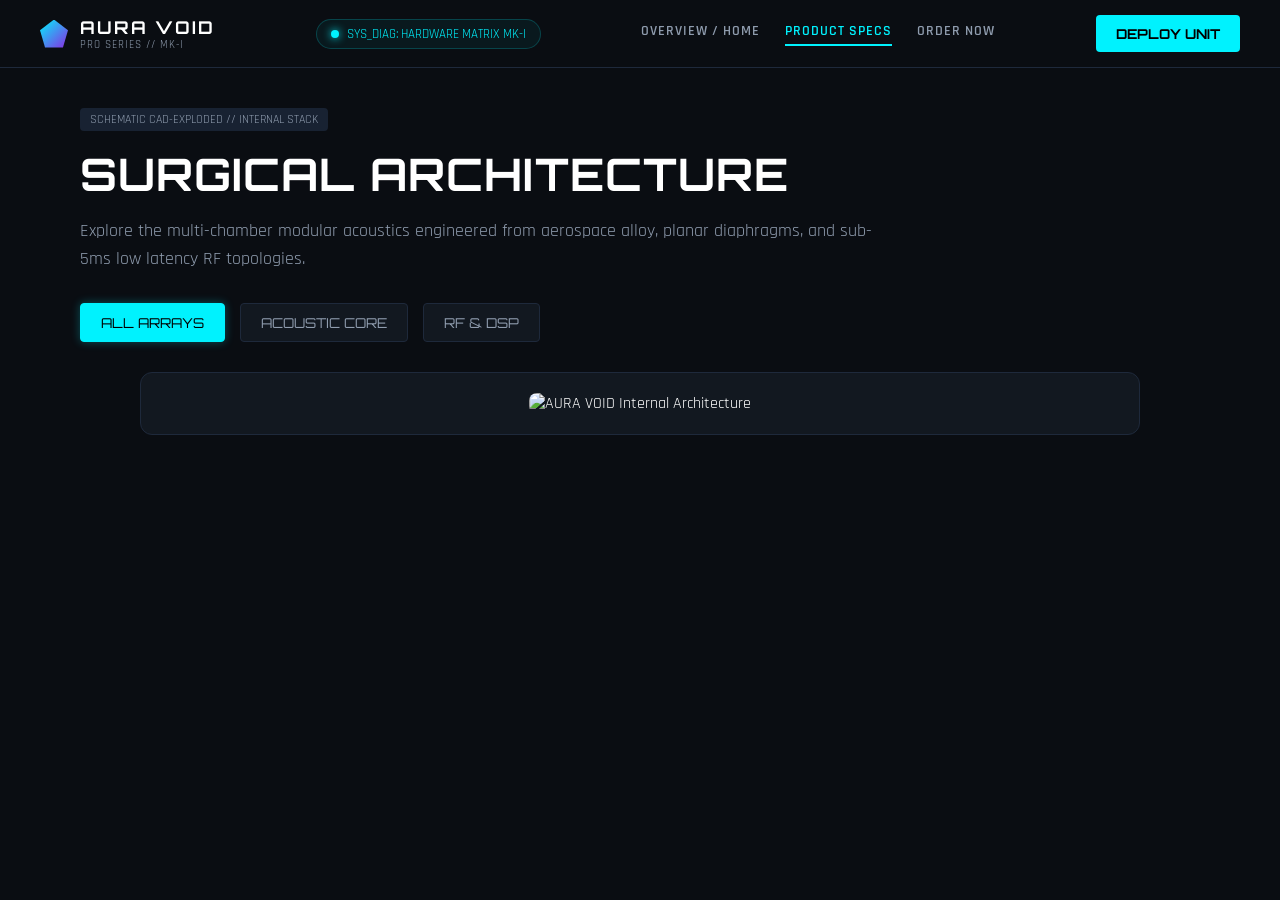
==== product-info.html @ 3cfd5e80 "Add files via upload" ====
<!DOCTYPE html>
<html lang="en">
<head>
    <meta charset="UTF-8">
    <meta name="viewport" content="width=device-width, initial-scale=1.0">
    <title>AURA VOID // Product Specs</title>
    <link rel="stylesheet" href="styles.css">
    <link href="https://fonts.googleapis.com/css2?family=Orbitron:wght@400;600;700;900&family=Rajdhani:wght@400;500;600;700&display=swap" rel="stylesheet">
   
</head>
<body>

    <!-- NAVBAR -->
    <header class="navbar">
        <div class="logo-group">
            <div class="logo-icon"></div>
            <div>
                <h1 class="brand-title">AURA VOID</h1>
                <p class="brand-sub">PRO SERIES // MK-I</p>
            </div>
        </div>

        <div class="nav-status">
            <span class="status-dot"></span> SYS_DIAG: HARDWARE MATRIX MK-I
        </div>

        <nav class="nav-links">
            <a href="index.html">OVERVIEW / HOME</a>
            <a href="product-info.html" class="active">PRODUCT SPECS</a>
            <a href="order.html">ORDER NOW</a>
        </nav>

        <div class="nav-actions">
            <a href="order.html" class="btn btn-cyan-sm">DEPLOY UNIT</a>
        </div>
    </header>

    <!-- SPECS CONTENT -->
    <main class="page-container">
        <div class="specs-header">
            <div class="badge-tag">SCHEMATIC CAD-EXPLODED // INTERNAL STACK</div>
            <h1 class="page-title">SURGICAL ARCHITECTURE</h1>
            <p class="page-desc">Explore the multi-chamber modular acoustics engineered from aerospace alloy, planar diaphragms, and sub-5ms low latency RF topologies.</p>
        </div>

        <div class="filter-tabs">
            <button class="tab-btn active" onclick="switchTab('all')">ALL ARRAYS</button>
            <button class="tab-btn" onclick="switchTab('core')">ACOUSTIC CORE</button>
            <button class="tab-btn" onclick="switchTab('rf')">RF & DSP</button>
        </div>

        <!-- EXPLODED VIEW DIAGRAM -->
        <div class="exploded-view-card">
            <img src="assets/exploded-view.jpg" alt="AURA VOID Internal Architecture" class="exploded-img">
        </div>
    </main>

    <script src="main.js"></script>
</body>
</html>
---- styles.css ----
:root {
    --bg-dark: #0a0d12;
    --card-bg: #121820;
    --cyan-accent: #00f2fe;
    --purple-accent: #8a2be2;
    --text-white: #ffffff;
    --text-gray: #8f9cae;
    --border-color: #1e293b;
    --font-heading: 'Orbitron', sans-serif;
    --font-body: 'Rajdhani', sans-serif;
}

* {
    margin: 0;
    padding: 0;
    box-sizing: border-box;
}

body {
    background-color: var(--bg-dark);
    color: var(--text-white);
    font-family: var(--font-body);
    overflow-x: hidden;
}

/* NAVBAR */
.navbar {
    display: flex;
    justify-content: space-between;
    align-items: center;
    padding: 15px 40px;
    background: rgba(10, 13, 18, 0.95);
    border-bottom: 1px solid var(--border-color);
    position: sticky;
    top: 0;
    z-index: 100;
}

.logo-group {
    display: flex;
    align-items: center;
    gap: 12px;
}

.logo-icon {
    width: 28px;
    height: 28px;
    background: linear-gradient(135deg, var(--cyan-accent), var(--purple-accent));
    clip-path: polygon(50% 0%, 100% 38%, 82% 100%, 18% 100%, 0% 38%);
}

.brand-title {
    font-family: var(--font-heading);
    font-size: 1.1rem;
    letter-spacing: 2px;
}

.brand-sub {
    font-size: 0.7rem;
    color: var(--text-gray);
    letter-spacing: 1px;
}

.nav-status {
    font-size: 0.8rem;
    color: var(--cyan-accent);
    display: flex;
    align-items: center;
    gap: 8px;
    background: rgba(0, 242, 254, 0.05);
    padding: 6px 14px;
    border-radius: 20px;
    border: 1px solid rgba(0, 242, 254, 0.2);
}

.status-dot {
    width: 8px;
    height: 8px;
    background-color: var(--cyan-accent);
    border-radius: 50%;
    box-shadow: 0 0 8px var(--cyan-accent);
}

.nav-links {
    display: flex;
    gap: 25px;
}

.nav-links a {
    color: var(--text-gray);
    text-decoration: none;
    font-weight: 600;
    font-size: 0.9rem;
    letter-spacing: 1px;
    transition: 0.3s;
}

.nav-links a:hover, .nav-links a.active {
    color: var(--cyan-accent);
    border-bottom: 2px solid var(--cyan-accent);
    padding-bottom: 4px;
}

.rating {
    color: var(--cyan-accent);
    font-size: 0.85rem;
    font-weight: bold;
}

/* BUTTONS */
.btn {
    display: inline-flex;
    align-items: center;
    gap: 8px;
    padding: 10px 20px;
    font-family: var(--font-heading);
    font-size: 0.85rem;
    font-weight: 700;
    text-decoration: none;
    cursor: pointer;
    border-radius: 4px;
    transition: 0.3s;
}

.btn-cyan-sm {
    background-color: var(--cyan-accent);
    color: #000;
}

.btn-cyan-lg {
    background-color: var(--cyan-accent);
    color: #000;
    padding: 16px 28px;
    font-size: 1rem;
}

.btn-dark-lg {
    background-color: var(--card-bg);
    color: var(--text-white);
    border: 1px solid var(--border-color);
    padding: 16px 28px;
}

.btn:hover {
    transform: translateY(-2px);
    box-shadow: 0 0 15px rgba(0, 242, 254, 0.4);
}

/* HOME HERO LAYOUT */
.hero-container {
    display: grid;
    grid-template-columns: 1fr 1fr;
    padding: 60px 80px;
    gap: 50px;
    align-items: center;
}

.badge-tag {
    display: inline-block;
    font-size: 0.75rem;
    background: #182232;
    color: var(--text-gray);
    padding: 4px 10px;
    border-radius: 4px;
    margin-bottom: 15px;
}

.telemetry-label {
    color: var(--cyan-accent);
    font-size: 0.85rem;
    letter-spacing: 2px;
    margin-bottom: 10px;
}

.hero-title {
    font-family: var(--font-heading);
    font-size: 3.5rem;
    line-height: 1.1;
    margin-bottom: 20px;
}

.highlight-cyan {
    color: var(--cyan-accent);
    text-shadow: 0 0 20px rgba(0, 242, 254, 0.5);
}

.hero-desc {
    color: var(--text-gray);
    font-size: 1.05rem;
    line-height: 1.6;
    margin-bottom: 30px;
}

.hero-buttons {
    display: flex;
    gap: 15px;
    margin-bottom: 40px;
}

.specs-grid {
    display: grid;
    grid-template-columns: repeat(3, 1fr);
    gap: 15px;
}

.spec-card {
    background: var(--card-bg);
    padding: 15px;
    border-radius: 6px;
    border: 1px solid var(--border-color);
}

.spec-label {
    font-size: 0.7rem;
    color: var(--text-gray);
}

.spec-val {
    font-family: var(--font-heading);
    font-size: 1.4rem;
    color: var(--text-white);
    margin: 5px 0;
}

.highlight-purple {
    color: #a855f7;
}

.media-wrapper {
    position: relative;
}

.hero-img {
    width: 100%;
    border-radius: 12px;
    border: 1px solid var(--border-color);
}

.hud-tag {
    position: absolute;
    background: rgba(18, 24, 32, 0.85);
    backdrop-filter: blur(8px);
    border: 1px solid rgba(0, 242, 254, 0.3);
    padding: 10px 15px;
    border-radius: 6px;
    font-size: 0.8rem;
}

.hud-tag.top-left { top: 20px; left: -20px; }
.hud-tag.middle-right { top: 50%; right: -20px; }
.hud-tag.bottom-right { bottom: 20px; right: 20px; }

/* PRODUCT SPECS PAGE */
.page-container {
    padding: 40px 80px;
}

.page-title {
    font-family: var(--font-heading);
    font-size: 2.8rem;
    margin-bottom: 15px;
    letter-spacing: 1px;
}

.page-desc {
    color: var(--text-gray);
    font-size: 1.1rem;
    max-width: 800px;
    line-height: 1.6;
    margin-bottom: 30px;
}

.filter-tabs {
    display: flex;
    gap: 15px;
    margin-bottom: 30px;
}

.tab-btn {
    background: var(--card-bg);
    border: 1px solid var(--border-color);
    color: var(--text-gray);
    padding: 10px 20px;
    font-family: var(--font-heading);
    font-size: 0.85rem;
    border-radius: 4px;
    cursor: pointer;
    transition: 0.3s;
}

.tab-btn.active, .tab-btn:hover {
    background: var(--cyan-accent);
    color: #000;
    border-color: var(--cyan-accent);
    box-shadow: 0 0 10px rgba(0, 242, 254, 0.3);
}

.exploded-view-card {
    background: var(--card-bg);
    border: 1px solid var(--border-color);
    padding: 20px;
    border-radius: 12px;
    text-align: center;
    max-width: 1000px;
    margin: 0 auto;
    overflow: hidden;
}

.exploded-img {
    width: 100%;
    max-height: 500px;
    object-fit: contain;
    border-radius: 8px;
}

/* ORDER PAGE */
.order-container {
    display: grid;
    grid-template-columns: 1fr 1fr;
    padding: 50px 80px;
    gap: 50px;
}

.order-media {
    position: relative;
}

.dock-img {
    width: 100%;
    border-radius: 12px;
    border: 1px solid var(--border-color);
}

.dock-tag {
    position: absolute;
    top: 20px;
    right: 20px;
    background: rgba(18, 24, 32, 0.85);
    border: 1px solid var(--cyan-accent);
    color: var(--cyan-accent);
    padding: 6px 12px;
    border-radius: 4px;
    font-size: 0.75rem;
    font-family: var(--font-heading);
}

.sub-label {
    color: var(--cyan-accent);
    font-size: 0.8rem;
    letter-spacing: 1.5px;
}

.order-product-name {
    font-family: var(--font-heading);
    font-size: 2.5rem;
    margin: 5px 0 10px 0;
}

.product-subtext {
    color: var(--text-gray);
    font-size: 0.95rem;
    margin-bottom: 30px;
}

.form-section {
    margin-bottom: 25px;
}

.section-num {
    font-size: 0.8rem;
    color: var(--text-gray);
    letter-spacing: 1px;
    margin-bottom: 12px;
}

.bundle-options {
    display: grid;
    grid-template-columns: 1fr 1fr;
    gap: 15px;
}

.bundle-card {
    background: var(--card-bg);
    border: 1px solid var(--border-color);
    padding: 15px;
    border-radius: 6px;
    cursor: pointer;
    position: relative;
    transition: 0.3s;
}

.bundle-card.active {
    border-color: var(--cyan-accent);
    box-shadow: 0 0 10px rgba(0, 242, 254, 0.2);
}

.badge-founder {
    position: absolute;
    top: -10px;
    right: 10px;
    background: var(--cyan-accent);
    color: #000;
    font-weight: bold;
    font-size: 0.65rem;
    padding: 2px 6px;
    border-radius: 3px;
}

.finish-options {
    display: flex;
    gap: 15px;
}

.finish-btn {
    background: var(--card-bg);
    border: 1px solid var(--border-color);
    padding: 10px 20px;
    border-radius: 6px;
    cursor: pointer;
    display: flex;
    align-items: center;
    gap: 8px;
    font-size: 0.85rem;
    transition: 0.3s;
}

.finish-btn.active {
    border-color: var(--cyan-accent);
    box-shadow: 0 0 10px rgba(0, 242, 254, 0.2);
}

.color-dot {
    width: 12px;
    height: 12px;
    border-radius: 50%;
}

.color-dot.obsidian { background: #111; border: 1px solid #444; }
.color-dot.cyan { background: var(--cyan-accent); }
.color-dot.carbon { background: #555; }

.payment-btns {
    display: flex;
    gap: 15px;
}

.pay-btn {
    flex: 1;
    padding: 14px;
    border-radius: 6px;
    font-weight: bold;
    cursor: pointer;
    border: none;
    font-family: var(--font-heading);
    transition: 0.3s;
}

.pay-btn.white { background: #fff; color: #000; }
.pay-btn.dark { background: #222; color: #fff; border: 1px solid var(--border-color); }

.order-summary {
    background: var(--card-bg);
    padding: 20px;
    border-radius: 8px;
    margin-top: 25px;
    border: 1px solid var(--border-color);
}

.summary-row {
    display: flex;
    justify-content: space-between;
    margin-bottom: 10px;
    font-size: 0.9rem;
    color: var(--text-gray);
}

.free-badge {
    color: var(--cyan-accent);
    font-weight: bold;
}

.divider {
    border: 0;
    border-top: 1px solid var(--border-color);
    margin: 15px 0;
}

.summary-row.total {
    font-size: 1.1rem;
    color: #fff;
    font-weight: bold;
}

.total-price {
    color: var(--cyan-accent);
    font-family: var(--font-heading);
}
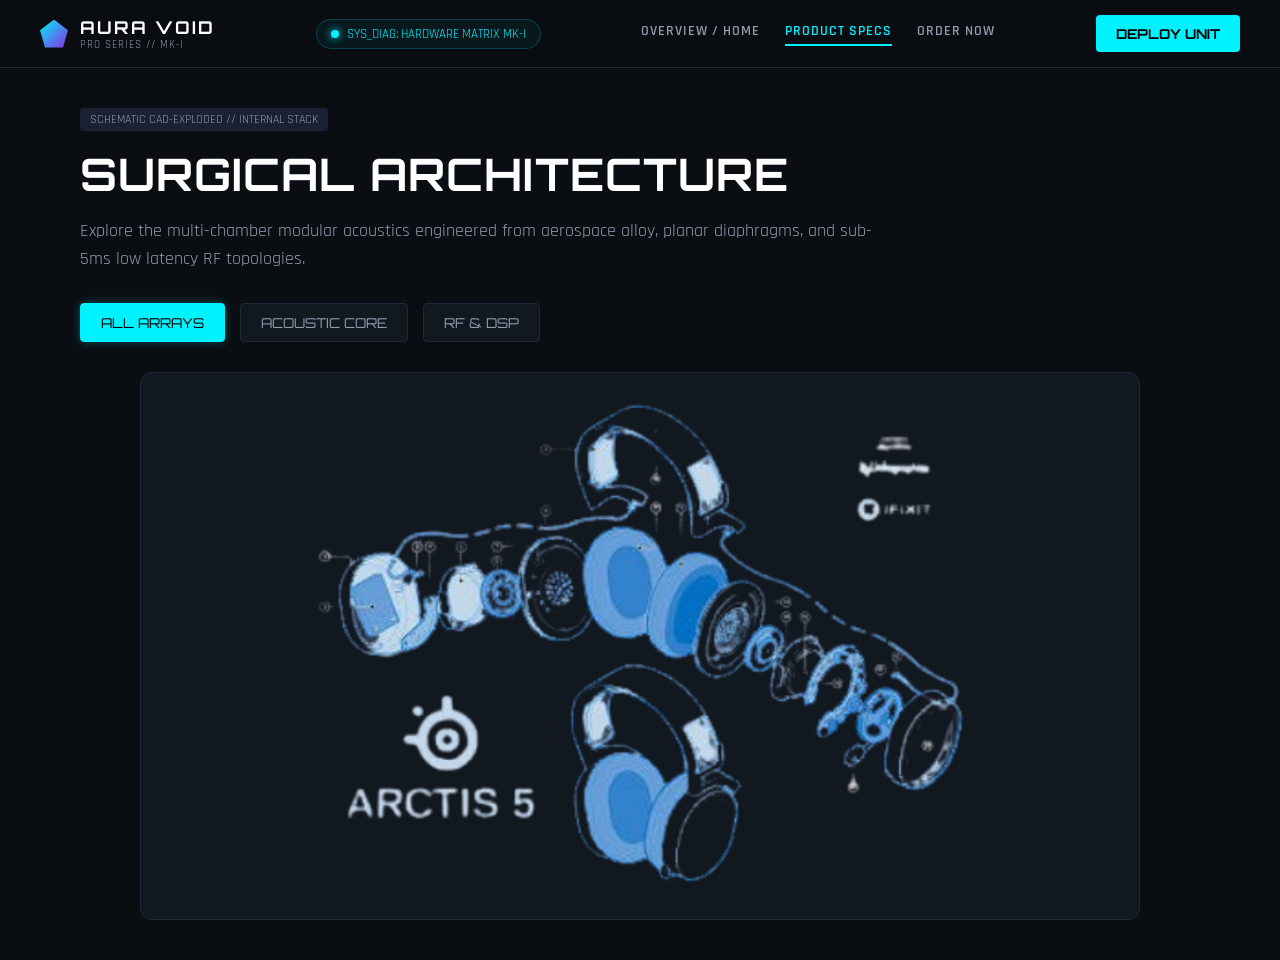
==== commit 85735f2b: "Fix image source in product-info.html Updated image source for exploded view diagram." ====
--- a/product-info.html
+++ b/product-info.html
@@ -51,10 +51,9 @@
 
         <!-- EXPLODED VIEW DIAGRAM -->
         <div class="exploded-view-card">
-            <img src="assets/exploded-view.jpg" alt="AURA VOID Internal Architecture" class="exploded-img">
-        </div>
+            <img src="Assets/exploded-view.jpg" alt="AURA VOID Internal Architecture" class="exploded-img">
     </main>
 
     <script src="main.js"></script>
 </body>
-</html>+</html>
